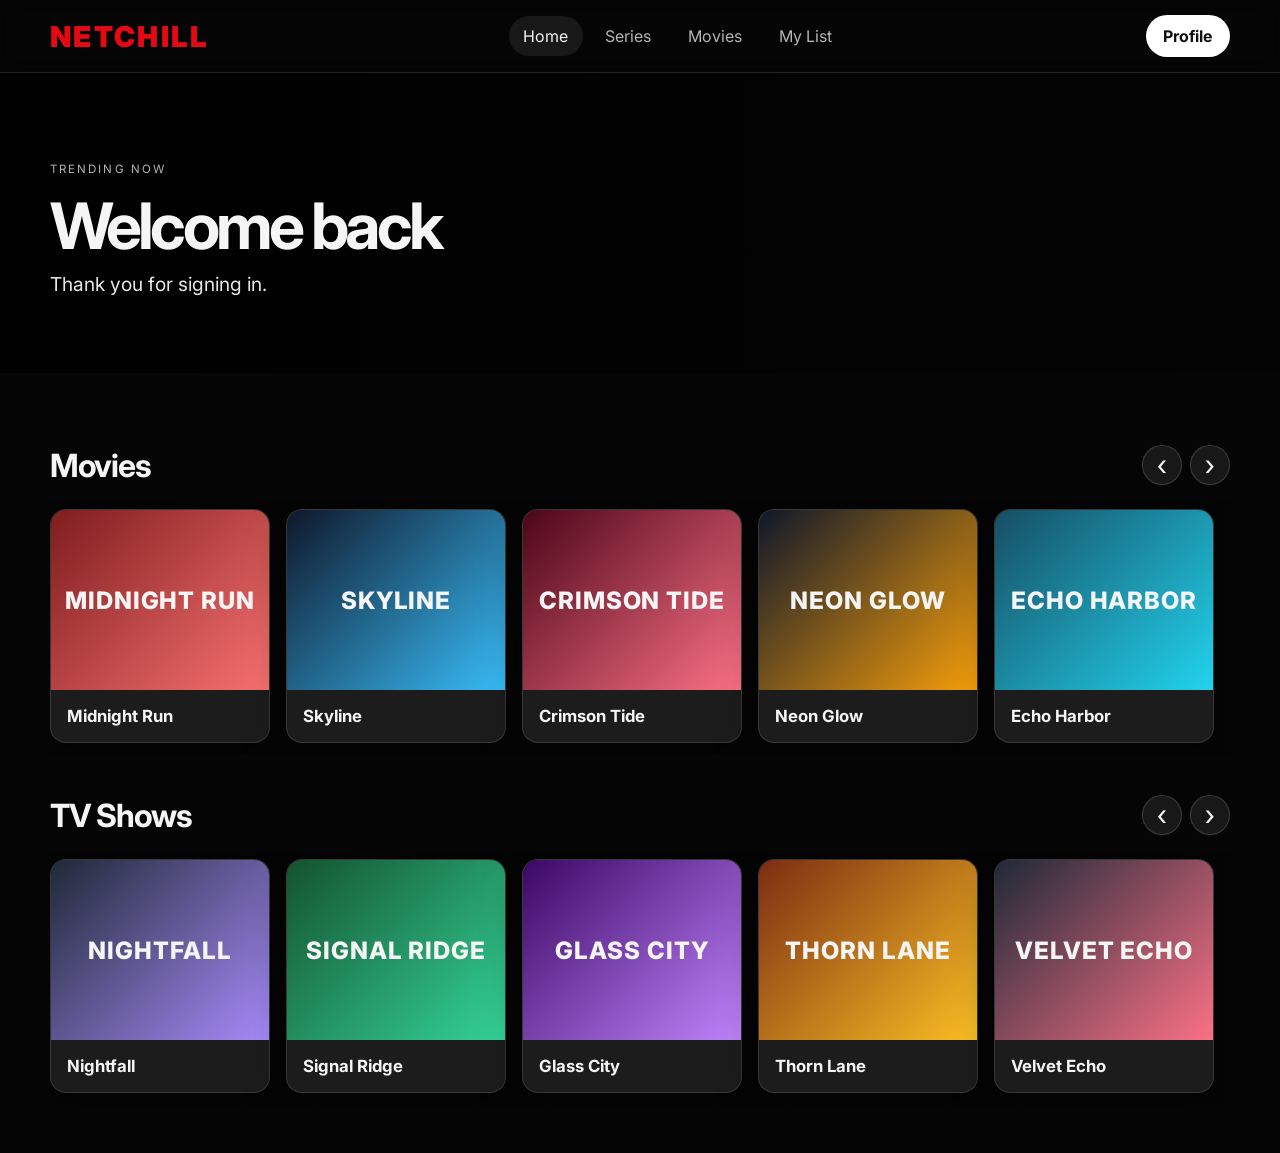
==== home.html @ 8178c8b1 "next phaser" ====
<!DOCTYPE html>
<html lang="en">
  <head>
    <meta charset="UTF-8" />
    <meta name="viewport" content="width=device-width, initial-scale=1.0" />
    <title>Netchill Home</title>
    <link rel="preconnect" href="https://fonts.googleapis.com" />
    <link rel="preconnect" href="https://fonts.gstatic.com" crossorigin />
    <link
      href="https://fonts.googleapis.com/css2?family=Inter:wght@400;500;600;700;800;900&display=swap"
      rel="stylesheet"
    />
    <link rel="stylesheet" href="home.css" />
  </head>
  <body>
    <header class="topbar">
      <div class="container nav">
        <div class="brand">NETCHILL</div>
        <nav class="nav-links" aria-label="Main navigation">
          <button class="nav-link active" data-view="home" type="button">Home</button>
          <button class="nav-link" data-view="series" type="button">Series</button>
          <button class="nav-link" data-view="movies" type="button">Movies</button>
          <button class="nav-link" data-view="my-list" type="button">My List</button>
        </nav>
        <button class="profile-btn" type="button">Profile</button>
      </div>
    </header>

    <main class="home-page">
      <section class="hero-panel">
        <div class="container hero-copy">
          <p class="eyebrow">Trending now</p>
          <h1>Welcome back</h1>
          <p class="welcome-text">Thank you for signing in.</p>
        </div>
      </section>

      <section class="catalog">
        <div class="container">
          <div class="category-block visible" data-category="movies">
            <div class="row-header">
              <h2>Movies</h2>
              <div class="scroll-controls" aria-label="Movie controls">
                <button class="scroll-btn left" type="button" aria-label="Scroll left">‹</button>
                <button class="scroll-btn right" type="button" aria-label="Scroll right">›</button>
              </div>
            </div>
            <div class="media-row" data-row="movies">
              <article class="media-card movie-card">
                <div class="poster poster-one">Midnight Run</div>
                <h3>Midnight Run</h3>
              </article>
              <article class="media-card movie-card">
                <div class="poster poster-two">Skyline</div>
                <h3>Skyline</h3>
              </article>
              <article class="media-card movie-card">
                <div class="poster poster-five">Crimson Tide</div>
                <h3>Crimson Tide</h3>
              </article>
              <article class="media-card movie-card">
                <div class="poster poster-six">Neon Glow</div>
                <h3>Neon Glow</h3>
              </article>
              <article class="media-card movie-card">
                <div class="poster poster-seven">Echo Harbor</div>
                <h3>Echo Harbor</h3>
              </article>
            </div>
          </div>

          <div class="category-block visible" data-category="shows">
            <div class="row-header">
              <h2>TV Shows</h2>
              <div class="scroll-controls" aria-label="TV show controls">
                <button class="scroll-btn left" type="button" aria-label="Scroll left">‹</button>
                <button class="scroll-btn right" type="button" aria-label="Scroll right">›</button>
              </div>
            </div>
            <div class="media-row" data-row="shows">
              <article class="media-card show-card">
                <div class="poster poster-three">Nightfall</div>
                <h3>Nightfall</h3>
              </article>
              <article class="media-card show-card">
                <div class="poster poster-four">Signal Ridge</div>
                <h3>Signal Ridge</h3>
              </article>
              <article class="media-card show-card">
                <div class="poster poster-eight">Glass City</div>
                <h3>Glass City</h3>
              </article>
              <article class="media-card show-card">
                <div class="poster poster-nine">Thorn Lane</div>
                <h3>Thorn Lane</h3>
              </article>
              <article class="media-card show-card">
                <div class="poster poster-ten">Velvet Echo</div>
                <h3>Velvet Echo</h3>
              </article>
            </div>
          </div>

          <div class="category-block" data-category="my-list">
            <div class="row-header">
              <h2>My List</h2>
              <div class="scroll-controls" aria-label="My list controls">
                <button class="scroll-btn left" type="button" aria-label="Scroll left">‹</button>
                <button class="scroll-btn right" type="button" aria-label="Scroll right">›</button>
              </div>
            </div>
            <div class="media-row" data-row="my-list">
              <article class="media-card list-card">
                <div class="poster poster-eleven">Afterlight</div>
                <h3>Afterlight</h3>
              </article>
              <article class="media-card list-card">
                <div class="poster poster-twelve">Iron Tide</div>
                <h3>Iron Tide</h3>
              </article>
              <article class="media-card list-card">
                <div class="poster poster-thirteen">The Last Echo</div>
                <h3>The Last Echo</h3>
              </article>
            </div>
          </div>
        </div>
      </section>
    </main>

    <script src="home.js"></script>
  </body>
</html>
---- home.css ----
:root {
  --bg: #050505;
  --panel: #121212;
  --panel-alt: #1c1c1c;
  --line: rgba(255, 255, 255, 0.12);
  --text: #f5f5f5;
  --muted: #b5b5b5;
  --brand: #e50914;
  --brand-dark: #b20710;
}

* {
  box-sizing: border-box;
}

body {
  margin: 0;
  background: var(--bg);
  color: var(--text);
  font-family: "Inter", sans-serif;
}

img {
  max-width: 100%;
  display: block;
}

a {
  color: inherit;
  text-decoration: none;
}

button {
  font: inherit;
}

.container {
  width: min(1180px, calc(100% - 2rem));
  margin: 0 auto;
}

.topbar {
  position: sticky;
  top: 0;
  z-index: 20;
  background: rgba(5, 5, 5, 0.8);
  backdrop-filter: blur(10px);
  border-bottom: 1px solid var(--line);
}

.nav {
  display: flex;
  align-items: center;
  justify-content: space-between;
  min-height: 72px;
}

.brand {
  color: var(--brand);
  font-size: 1.8rem;
  font-weight: 900;
  letter-spacing: 0.08em;
}

.nav-links {
  display: flex;
  align-items: center;
  gap: 1.25rem;
  color: var(--muted);
}

.nav-links {
  gap: 0.5rem;
}

.nav-link {
  background: transparent;
  border: none;
  color: var(--muted);
  padding: 0.6rem 0.9rem;
  border-radius: 999px;
  cursor: pointer;
  transition: color 0.2s ease, background 0.2s ease;
}

.nav-link:hover,
.nav-link.active {
  color: var(--text);
  background: rgba(255, 255, 255, 0.08);
}

.profile-btn {
  background: #fff;
  color: #111;
  border: none;
  border-radius: 999px;
  padding: 0.7rem 1.1rem;
  font-weight: 700;
  cursor: pointer;
}

.hero-panel {
  background: linear-gradient(90deg, rgba(0, 0, 0, 0.88), rgba(0, 0, 0, 0.25)),
    url("https://images.unsplash.com/photo-1517604931442-7e0c8ed2963c?auto=format&fit=crop&w=1800&q=80") center/cover no-repeat;
  min-height: 300px;
  display: flex;
  align-items: center;
}

.hero-copy {
  padding: 4rem 0;
}

.eyebrow {
  text-transform: uppercase;
  letter-spacing: 0.18em;
  font-size: 0.72rem;
  color: var(--muted);
}

.hero-copy h1 {
  margin: 0.5rem 0;
  font-size: clamp(2.4rem, 5vw, 4rem);
  letter-spacing: -0.06em;
}

.welcome-text {
  margin: 0;
  font-size: 1.2rem;
  color: #eaeaea;
}

.catalog {
  padding: 2rem 0 3rem;
}

.category-block {
  display: none;
  margin-top: 2.5rem;
}

.category-block.visible {
  display: block;
}

.category-block + .category-block {
  margin-top: 2.5rem;
}

.row-header {
  display: flex;
  justify-content: space-between;
  align-items: center;
  gap: 1rem;
  margin-bottom: 1rem;
}

.category-block h2 {
  margin: 0;
  font-size: 2rem;
  letter-spacing: -0.04em;
}

.scroll-controls {
  display: flex;
  gap: 0.5rem;
}

.scroll-btn {
  width: 2.5rem;
  height: 2.5rem;
  border: 1px solid rgba(255, 255, 255, 0.15);
  border-radius: 50%;
  background: rgba(255, 255, 255, 0.08);
  color: var(--text);
  font-size: 1.8rem;
  line-height: 1;
  cursor: pointer;
  transition: background 0.2s ease, transform 0.2s ease;
}

.scroll-btn:hover {
  background: rgba(255, 255, 255, 0.16);
  transform: scale(1.04);
}

.media-row {
  display: flex;
  flex-direction: row;
  flex-wrap: nowrap;
  gap: 1rem;
  overflow-x: auto;
  overflow-y: hidden;
  scroll-behavior: smooth;
  padding: 0.5rem 0 0.75rem;
  scrollbar-width: none;
}

.media-row::-webkit-scrollbar {
  display: none;
}

.media-card {
  flex: 0 0 220px;
  background: var(--panel-alt);
  border: 1px solid var(--line);
  border-radius: 1rem;
  overflow: hidden;
  box-shadow: 0 18px 40px rgba(0, 0, 0, 0.35);
  transition: transform 0.2s ease;
}

.media-card:hover {
  transform: translateY(-4px);
}

.poster {
  display: grid;
  place-items: center;
  min-height: 180px;
  font-size: 1.5rem;
  font-weight: 800;
  letter-spacing: 0.04em;
  text-transform: uppercase;
}

.poster-one {
  background: linear-gradient(135deg, #7f1d1d, #f87171);
}

.poster-two {
  background: linear-gradient(135deg, #0f172a, #38bdf8);
}

.poster-three {
  background: linear-gradient(135deg, #1f2937, #a78bfa);
}

.poster-four {
  background: linear-gradient(135deg, #14532d, #34d399);
}

.poster-five {
  background: linear-gradient(135deg, #4c0519, #fb7185);
}

.poster-six {
  background: linear-gradient(135deg, #0f172a, #f59e0b);
}

.poster-seven {
  background: linear-gradient(135deg, #164e63, #22d3ee);
}

.poster-eight {
  background: linear-gradient(135deg, #3b0764, #c084fc);
}

.poster-nine {
  background: linear-gradient(135deg, #7c2d12, #fbbf24);
}

.poster-ten {
  background: linear-gradient(135deg, #1f2937, #fb7185);
}

.poster-eleven {
  background: linear-gradient(135deg, #312e81, #60a5fa);
}

.poster-twelve {
  background: linear-gradient(135deg, #451a03, #fbbf24);
}

.poster-thirteen {
  background: linear-gradient(135deg, #0f172a, #a78bfa);
}

.poster-fourteen {
  background: linear-gradient(135deg, #0f766e, #2dd4bf);
}

.poster-fifteen {
  background: linear-gradient(135deg, #111827, #f43f5e);
}

.poster-sixteen {
  background: linear-gradient(135deg, #3b0764, #8b5cf6);
}

.poster-seventeen {
  background: linear-gradient(135deg, #1d4ed8, #7dd3fc);
}

.poster-eighteen {
  background: linear-gradient(135deg, #4c0519, #e879f9);
}

.poster-nineteen {
  background: linear-gradient(135deg, #14532d, #a3e635);
}

.media-card h3 {
  margin: 0;
  padding: 1rem;
  font-size: 1.05rem;
}

@media (max-width: 620px) {
  .nav {
    flex-wrap: wrap;
    gap: 0.75rem;
    padding: 0.75rem 0;
  }

  .nav-links {
    order: 3;
    width: 100%;
    justify-content: space-between;
    font-size: 0.9rem;
  }

  .media-card {
    flex-basis: 180px;
  }
}
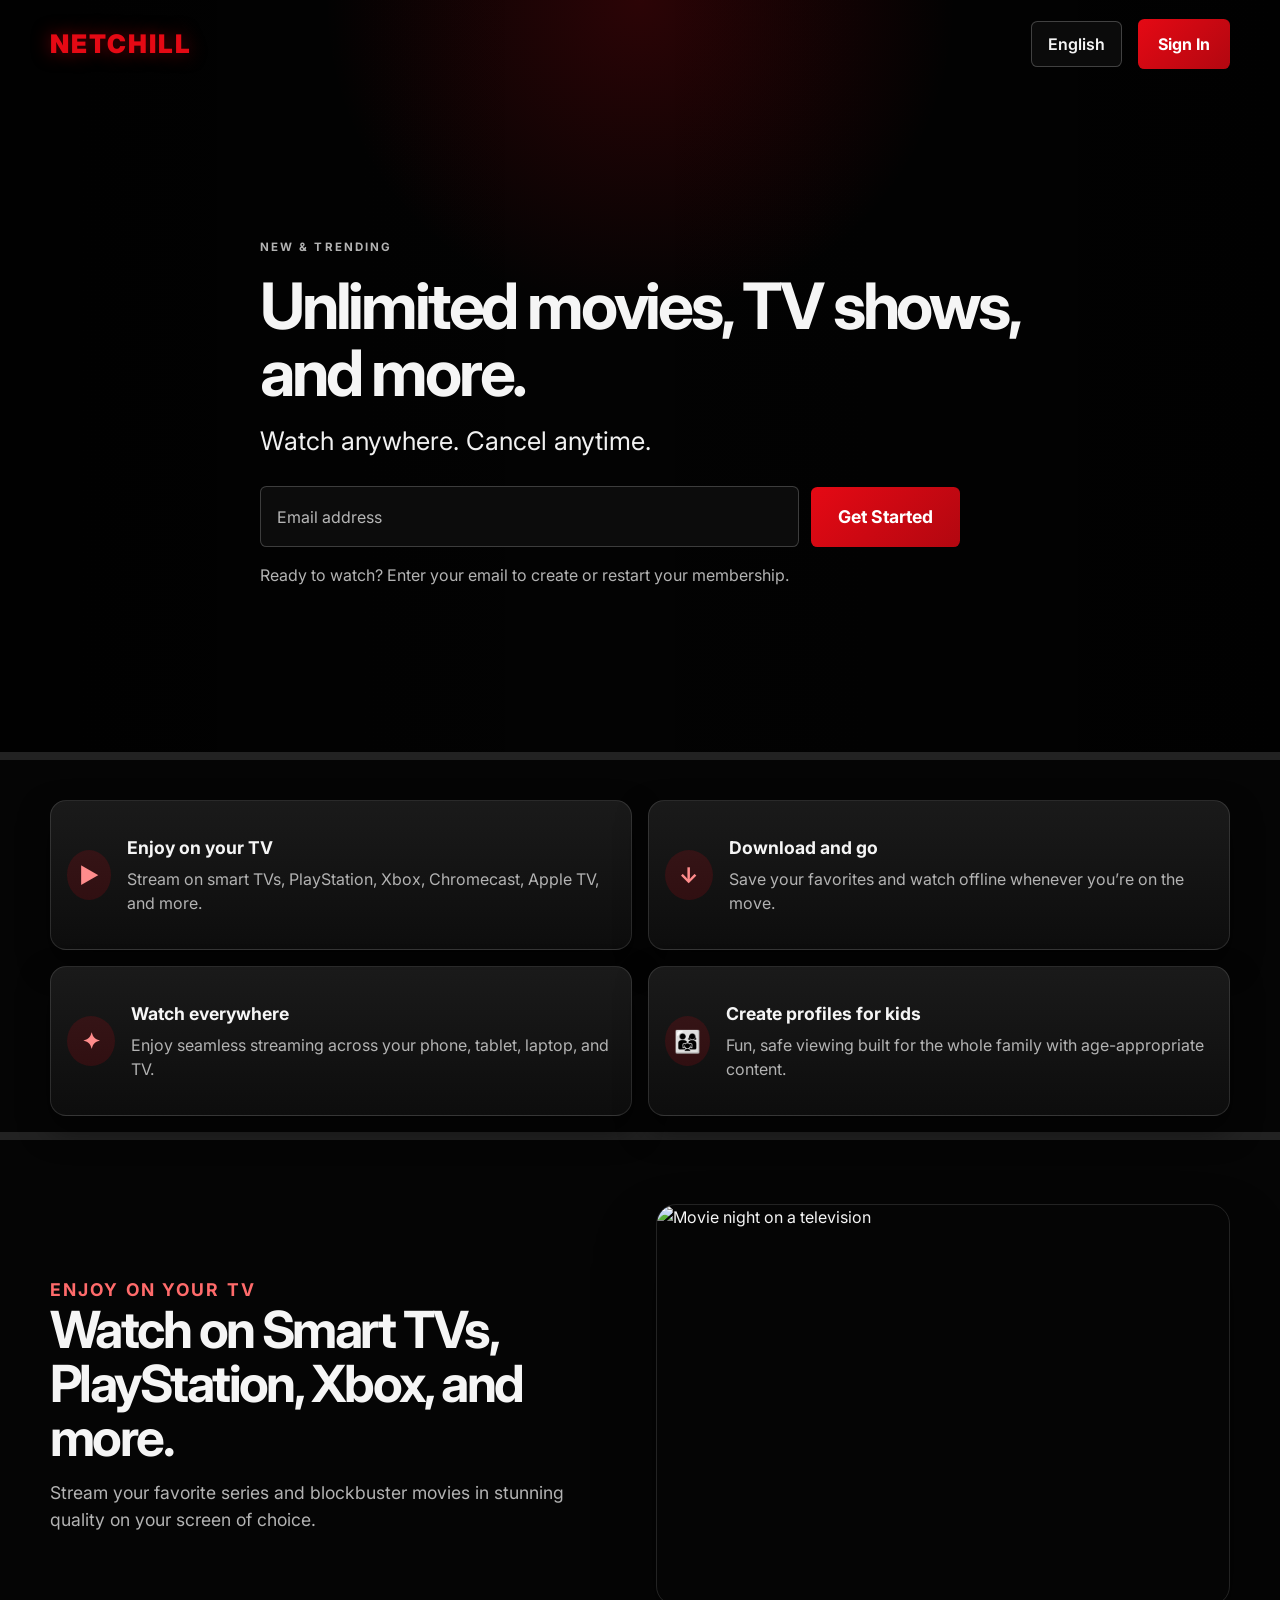
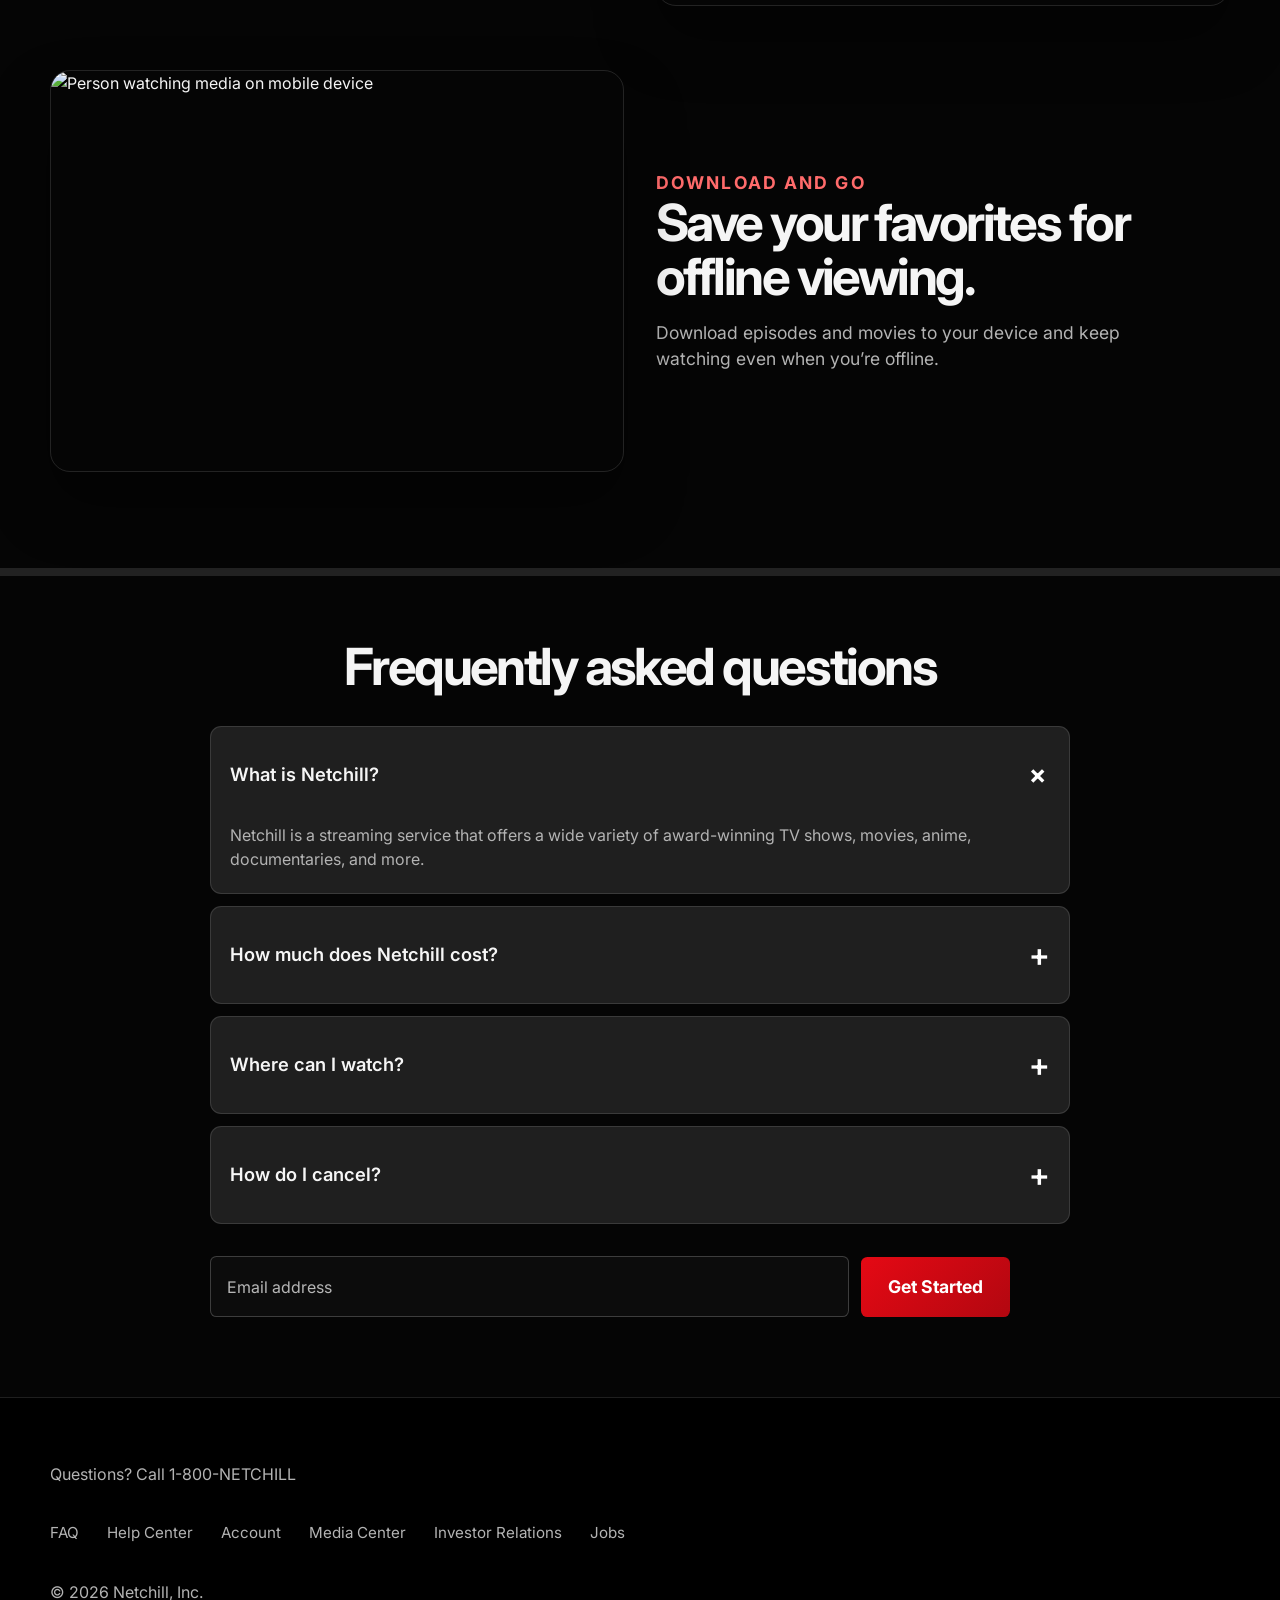
==== commit 0288fde7: "all" ====
--- a/home.html
+++ b/home.html
@@ -22,9 +22,106 @@
           <button class="nav-link" data-view="movies" type="button">Movies</button>
           <button class="nav-link" data-view="my-list" type="button">My List</button>
         </nav>
-        <button class="profile-btn" type="button">Profile</button>
+
+        <div class="profile-wrap" aria-label="Profile menu">
+          <button
+            class="profile-btn"
+            type="button"
+            aria-expanded="false"
+            aria-controls="profile-menu"
+          >
+            <span class="profile-avatar" aria-hidden="true">A</span>
+            <span class="profile-label">Alex</span>
+            <span class="profile-caret" aria-hidden="true">▾</span>
+          </button>
+
+          <div class="profile-menu" id="profile-menu" role="menu" aria-label="Account menu">
+            <button class="profile-menu-item active" type="button" role="menuitem" data-name="Alex" data-color="amber">
+              <span class="menu-avatar amber" aria-hidden="true">A</span>
+              Alex
+            </button>
+            <button class="profile-menu-item" type="button" role="menuitem" data-name="Mia" data-color="pink">
+              <span class="menu-avatar pink" aria-hidden="true">M</span>
+              Mia
+            </button>
+            <button class="profile-menu-item" type="button" role="menuitem" data-name="Kids" data-color="blue">
+              <span class="menu-avatar blue" aria-hidden="true">K</span>
+              Kids
+            </button>
+
+            <div class="profile-divider" aria-hidden="true"></div>
+
+            <button class="profile-menu-item profile-link" type="button" role="menuitem" data-page="manage-profiles.html">
+              Manage Profiles
+            </button>
+            <button class="profile-menu-item profile-link" type="button" role="menuitem" data-page="account.html">
+              Account
+            </button>
+            <button class="profile-menu-item profile-link" type="button" role="menuitem" data-page="help-center.html">
+              Help Center
+            </button>
+            <button class="profile-menu-item profile-link sign-out" type="button" role="menuitem">Sign out of Netchill</button>
+          </div>
+        </div>
       </div>
     </header>
+
+    <div class="panel-overlay hidden" id="panel-overlay" aria-hidden="true">
+      <div class="panel-modal" id="profiles-modal" role="dialog" aria-modal="true" aria-labelledby="profiles-title">
+        <button class="panel-close" type="button" aria-label="Close manage profiles">×</button>
+        <p class="panel-kicker">Profiles</p>
+        <h2 id="profiles-title">Manage Profiles</h2>
+        <div class="profile-grid">
+          <button class="profile-card active" type="button">
+            <span class="card-avatar amber">A</span>
+            <span>Alex</span>
+          </button>
+          <button class="profile-card" type="button">
+            <span class="card-avatar pink">M</span>
+            <span>Mia</span>
+          </button>
+          <button class="profile-card" type="button">
+            <span class="card-avatar blue">K</span>
+            <span>Kids</span>
+          </button>
+          <button class="profile-card add" type="button">+ Add Profile</button>
+        </div>
+      </div>
+
+      <div class="panel-modal" id="account-modal" role="dialog" aria-modal="true" aria-labelledby="account-title">
+        <button class="panel-close" type="button" aria-label="Close account">×</button>
+        <p class="panel-kicker">Account</p>
+        <h2 id="account-title">Account Details</h2>
+        <div class="account-list">
+          <div class="account-row"><span>Membership & Billing</span><strong>Premium</strong></div>
+          <div class="account-row"><span>Email</span><strong>alex@example.com</strong></div>
+          <div class="account-row"><span>Plan</span><strong>4K + HDR</strong></div>
+          <div class="account-row"><span>Playback</span><strong>Auto</strong></div>
+        </div>
+      </div>
+
+      <div class="panel-modal" id="help-modal" role="dialog" aria-modal="true" aria-labelledby="help-title">
+        <button class="panel-close" type="button" aria-label="Close help center">×</button>
+        <p class="panel-kicker">Help Center</p>
+        <h2 id="help-title">How can we help?</h2>
+        <ul class="help-list">
+          <li>Troubleshooting playback issues</li>
+          <li>Managing your plan and billing</li>
+          <li>Using parental controls</li>
+          <li>Contacting support</li>
+        </ul>
+      </div>
+
+      <div class="panel-modal signout-modal" id="signout-modal" role="dialog" aria-modal="true" aria-labelledby="signout-title">
+        <button class="panel-close" type="button" aria-label="Close sign out">×</button>
+        <p class="panel-kicker">Leaving so soon?</p>
+        <h2 id="signout-title">Sign out of Netchill?</h2>
+        <div class="modal-actions">
+          <button class="panel-button muted" type="button" data-close-panel="true">Cancel</button>
+          <button class="panel-button danger" type="button">Sign Out</button>
+        </div>
+      </div>
+    </div>
 
     <main class="home-page">
       <section class="hero-panel">
@@ -66,6 +163,18 @@
                 <div class="poster poster-seven">Echo Harbor</div>
                 <h3>Echo Harbor</h3>
               </article>
+              <article class="media-card movie-card">
+                <div class="poster poster-fourteen">Phantom Edge</div>
+                <h3>Phantom Edge</h3>
+              </article>
+              <article class="media-card movie-card">
+                <div class="poster poster-fifteen">Neon Nights</div>
+                <h3>Neon Nights</h3>
+              </article>
+              <article class="media-card movie-card">
+                <div class="poster poster-sixteen">Silent Oath</div>
+                <h3>Silent Oath</h3>
+              </article>
             </div>
           </div>
 
@@ -98,6 +207,18 @@
                 <div class="poster poster-ten">Velvet Echo</div>
                 <h3>Velvet Echo</h3>
               </article>
+              <article class="media-card show-card">
+                <div class="poster poster-seventeen">Shadow Peak</div>
+                <h3>Shadow Peak</h3>
+              </article>
+              <article class="media-card show-card">
+                <div class="poster poster-eighteen">Storm Rising</div>
+                <h3>Storm Rising</h3>
+              </article>
+              <article class="media-card show-card">
+                <div class="poster poster-nineteen">Crystal Heart</div>
+                <h3>Crystal Heart</h3>
+              </article>
             </div>
           </div>
 
--- a/home.css
+++ b/home.css
@@ -89,14 +89,296 @@
   background: rgba(255, 255, 255, 0.08);
 }
 
+.profile-wrap {
+  position: relative;
+}
+
 .profile-btn {
-  background: #fff;
+  display: inline-flex;
+  align-items: center;
+  gap: 0.7rem;
+  background: rgba(255, 255, 255, 0.06);
+  color: var(--text);
+  border: 1px solid rgba(255, 255, 255, 0.14);
+  border-radius: 999px;
+  padding: 0.5rem 0.9rem 0.5rem 0.45rem;
+  font-weight: 700;
+  cursor: pointer;
+  transition: background 0.2s ease, border-color 0.2s ease, transform 0.2s ease;
+}
+
+.profile-btn:hover,
+.profile-btn:focus-visible {
+  background: rgba(255, 255, 255, 0.12);
+  border-color: rgba(255, 255, 255, 0.2);
+  outline: none;
+}
+
+.profile-btn[aria-expanded="true"] {
+  background: rgba(255, 255, 255, 0.14);
+}
+
+.profile-avatar,
+.menu-avatar {
+  display: grid;
+  place-items: center;
+  width: 2rem;
+  height: 2rem;
+  border-radius: 50%;
+  font-size: 0.8rem;
+  font-weight: 800;
   color: #111;
+  background: linear-gradient(135deg, #f8d488, #f59e0b);
+}
+
+.profile-caret {
+  font-size: 0.85rem;
+  color: var(--muted);
+  transition: transform 0.2s ease;
+}
+
+.profile-btn[aria-expanded="true"] .profile-caret {
+  transform: rotate(180deg);
+}
+
+.profile-menu {
+  position: absolute;
+  right: 0;
+  top: calc(100% + 0.8rem);
+  min-width: 220px;
+  padding: 0.5rem;
+  background: rgba(15, 15, 15, 0.96);
+  border: 1px solid rgba(255, 255, 255, 0.12);
+  border-radius: 0.9rem;
+  box-shadow: 0 18px 40px rgba(0, 0, 0, 0.45);
+  opacity: 0;
+  pointer-events: none;
+  transform: translateY(-8px);
+  transition: opacity 0.2s ease, transform 0.2s ease;
+}
+
+.profile-wrap.open .profile-menu {
+  opacity: 1;
+  pointer-events: auto;
+  transform: translateY(0);
+}
+
+.profile-menu::before {
+  content: "";
+  position: absolute;
+  top: -0.45rem;
+  right: 1.1rem;
+  width: 0.8rem;
+  height: 0.8rem;
+  background: rgba(15, 15, 15, 0.96);
+  border-left: 1px solid rgba(255, 255, 255, 0.12);
+  border-top: 1px solid rgba(255, 255, 255, 0.12);
+  transform: rotate(45deg);
+}
+
+.profile-menu-item {
+  display: flex;
+  align-items: center;
+  gap: 0.7rem;
+  width: 100%;
+  background: transparent;
+  border: none;
+  border-radius: 0.6rem;
+  color: var(--text);
+  padding: 0.75rem 0.75rem;
+  text-align: left;
+  cursor: pointer;
+  transition: background 0.2s ease;
+}
+
+.profile-menu-item:hover,
+.profile-menu-item:focus-visible {
+  background: rgba(255, 255, 255, 0.08);
+  outline: none;
+}
+
+.profile-menu-item.active {
+  background: rgba(255, 255, 255, 0.08);
+}
+
+.profile-menu-item.profile-link {
+  font-size: 0.95rem;
+  color: #eaeaea;
+}
+
+.profile-menu-item.sign-out {
+  color: #ffb3b3;
+}
+
+.profile-divider {
+  height: 1px;
+  background: rgba(255, 255, 255, 0.08);
+  margin: 0.4rem 0.15rem;
+}
+
+.menu-avatar.amber,
+.card-avatar.amber {
+  background: linear-gradient(135deg, #f8d488, #f59e0b);
+}
+
+.menu-avatar.pink,
+.card-avatar.pink {
+  background: linear-gradient(135deg, #f9a8d4, #ec4899);
+}
+
+.menu-avatar.blue,
+.card-avatar.blue {
+  background: linear-gradient(135deg, #93c5fd, #2563eb);
+}
+
+.panel-overlay {
+  position: fixed;
+  inset: 0;
+  background: rgba(0, 0, 0, 0.7);
+  display: flex;
+  align-items: center;
+  justify-content: center;
+  padding: 1.5rem;
+  z-index: 40;
+}
+
+.panel-overlay.hidden {
+  display: none;
+}
+
+.panel-modal {
+  position: relative;
+  width: min(560px, 100%);
+  background: #141414;
+  border: 1px solid rgba(255, 255, 255, 0.08);
+  border-radius: 1.25rem;
+  padding: 2rem 1.5rem 1.5rem;
+  box-shadow: 0 28px 80px rgba(0, 0, 0, 0.65);
+  display: none;
+}
+
+.panel-modal.active {
+  display: block;
+}
+
+.panel-close {
+  position: absolute;
+  top: 1rem;
+  right: 1rem;
+  border: none;
+  background: rgba(255, 255, 255, 0.08);
+  color: var(--text);
+  width: 2rem;
+  height: 2rem;
+  border-radius: 50%;
+  font-size: 1.7rem;
+  cursor: pointer;
+}
+
+.panel-kicker {
+  margin: 0 0 0.35rem;
+  color: #fca5a5;
+  text-transform: uppercase;
+  letter-spacing: 0.16em;
+  font-size: 0.7rem;
+  font-weight: 700;
+}
+
+.panel-modal h2 {
+  margin: 0 0 1.25rem;
+  font-size: clamp(1.8rem, 3vw, 2.5rem);
+  letter-spacing: -0.05em;
+}
+
+.profile-grid {
+  display: grid;
+  grid-template-columns: repeat(3, minmax(0, 1fr));
+  gap: 1rem;
+}
+
+.profile-card {
+  display: flex;
+  flex-direction: column;
+  align-items: center;
+  gap: 0.7rem;
+  background: rgba(255, 255, 255, 0.04);
+  border: 1px solid rgba(255, 255, 255, 0.08);
+  color: var(--text);
+  border-radius: 1rem;
+  padding: 1rem 0.7rem;
+  cursor: pointer;
+}
+
+.profile-card.active {
+  border-color: rgba(255, 255, 255, 0.25);
+  background: rgba(255, 255, 255, 0.08);
+}
+
+.profile-card.add {
+  justify-content: center;
+  font-weight: 700;
+}
+
+.card-avatar {
+  display: grid;
+  place-items: center;
+  width: 4rem;
+  height: 4rem;
+  border-radius: 50%;
+  color: #111;
+  font-weight: 800;
+}
+
+.account-list {
+  display: grid;
+  gap: 0.75rem;
+}
+
+.account-row {
+  display: flex;
+  align-items: center;
+  justify-content: space-between;
+  gap: 1rem;
+  background: rgba(255, 255, 255, 0.04);
+  border: 1px solid rgba(255, 255, 255, 0.08);
+  border-radius: 0.8rem;
+  padding: 0.9rem 1rem;
+}
+
+.account-row span {
+  color: var(--muted);
+}
+
+.help-list {
+  margin: 0;
+  padding-left: 1.25rem;
+  color: #eaeaea;
+  line-height: 2;
+}
+
+.modal-actions {
+  display: flex;
+  justify-content: flex-end;
+  gap: 0.75rem;
+  margin-top: 1.5rem;
+}
+
+.panel-button {
   border: none;
   border-radius: 999px;
-  padding: 0.7rem 1.1rem;
+  padding: 0.8rem 1.2rem;
   font-weight: 700;
   cursor: pointer;
+}
+
+.panel-button.muted {
+  background: rgba(255, 255, 255, 0.08);
+  color: var(--text);
+}
+
+.panel-button.danger {
+  background: var(--brand);
+  color: #fff;
 }
 
 .hero-panel {
@@ -186,11 +468,8 @@
 
 .media-row {
   display: flex;
-  flex-direction: row;
-  flex-wrap: nowrap;
   gap: 1rem;
   overflow-x: auto;
-  overflow-y: hidden;
   scroll-behavior: smooth;
   padding: 0.5rem 0 0.75rem;
   scrollbar-width: none;
@@ -277,27 +556,27 @@
 }
 
 .poster-fourteen {
-  background: linear-gradient(135deg, #0f766e, #2dd4bf);
+  background: linear-gradient(135deg, #581c87, #d946ef);
 }
 
 .poster-fifteen {
-  background: linear-gradient(135deg, #111827, #f43f5e);
+  background: linear-gradient(135deg, #1e3a8a, #3b82f6);
 }
 
 .poster-sixteen {
-  background: linear-gradient(135deg, #3b0764, #8b5cf6);
+  background: linear-gradient(135deg, #292524, #ea580c);
 }
 
 .poster-seventeen {
-  background: linear-gradient(135deg, #1d4ed8, #7dd3fc);
+  background: linear-gradient(135deg, #0c4a6e, #0ea5e9);
 }
 
 .poster-eighteen {
-  background: linear-gradient(135deg, #4c0519, #e879f9);
+  background: linear-gradient(135deg, #7c3aed, #ec4899);
 }
 
 .poster-nineteen {
-  background: linear-gradient(135deg, #14532d, #a3e635);
+  background: linear-gradient(135deg, #065f46, #10b981);
 }
 
 .media-card h3 {
